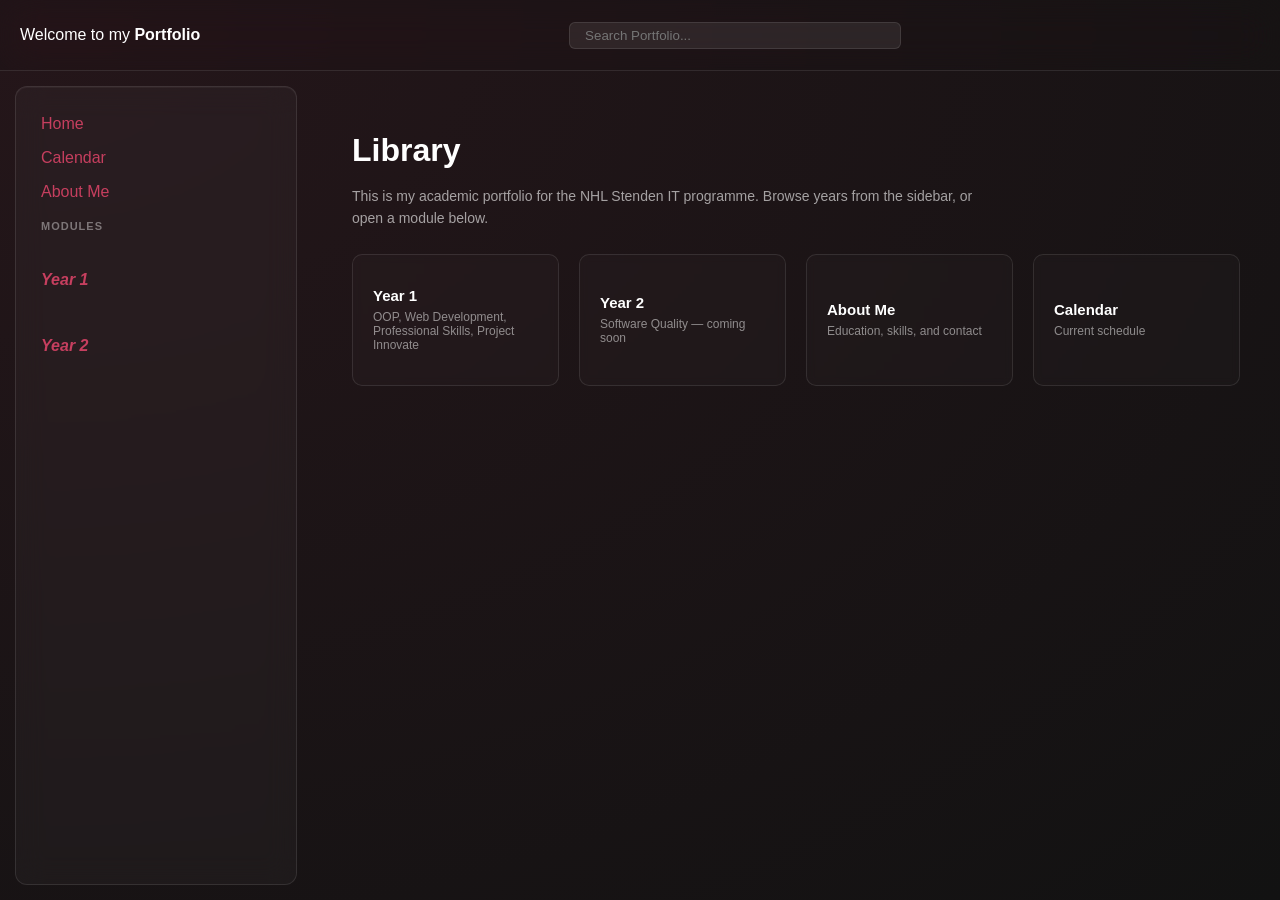
==== index.html @ 07875162 "Static version for GitHub Pages" ====
<!DOCTYPE html>
<html lang="en">
<head>
    <meta charset="UTF-8">
    <meta http-equiv="refresh" content="0; url=Portfolio/index.html">
    <link rel="canonical" href="Portfolio/index.html">
    <title>Caleb Gaïtou — Portfolio</title>
</head>
<body>
    <p><a href="Portfolio/index.html">Open portfolio</a></p>
</body>
</html>
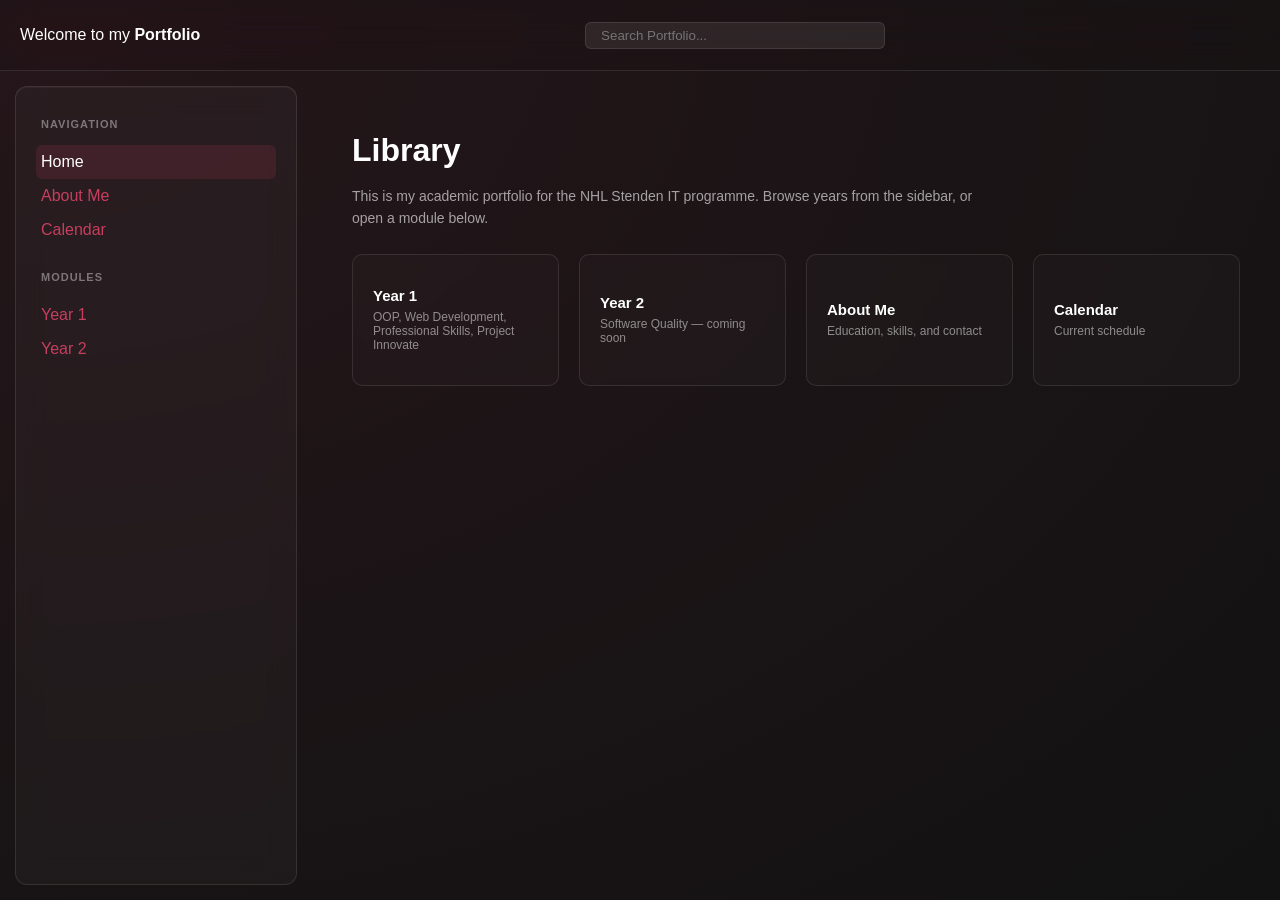
==== commit cb57341e: "Polish portfolio for GitHub Pages - Consistent sidebar on every page with the current page highlight" ====
--- a/index.html
+++ b/index.html
@@ -2,9 +2,13 @@
 <html lang="en">
 <head>
     <meta charset="UTF-8">
+    <meta name="viewport" content="width=device-width, initial-scale=1.0">
+    <title>Caleb Gaïtou — Portfolio</title>
+    <meta name="description" content="Academic portfolio of Caleb Gaïtou, Information Technology student at NHL Stenden University of Applied Sciences in Emmen.">
+    <link rel="icon" href="Portfolio/favicon.svg" type="image/svg+xml">
     <meta http-equiv="refresh" content="0; url=Portfolio/index.html">
     <link rel="canonical" href="Portfolio/index.html">
-    <title>Caleb Gaïtou — Portfolio</title>
+    <style>body { background: #121212; color: #fff; font-family: system-ui, sans-serif; } a { color: #c63f5f; }</style>
 </head>
 <body>
     <p><a href="Portfolio/index.html">Open portfolio</a></p>
